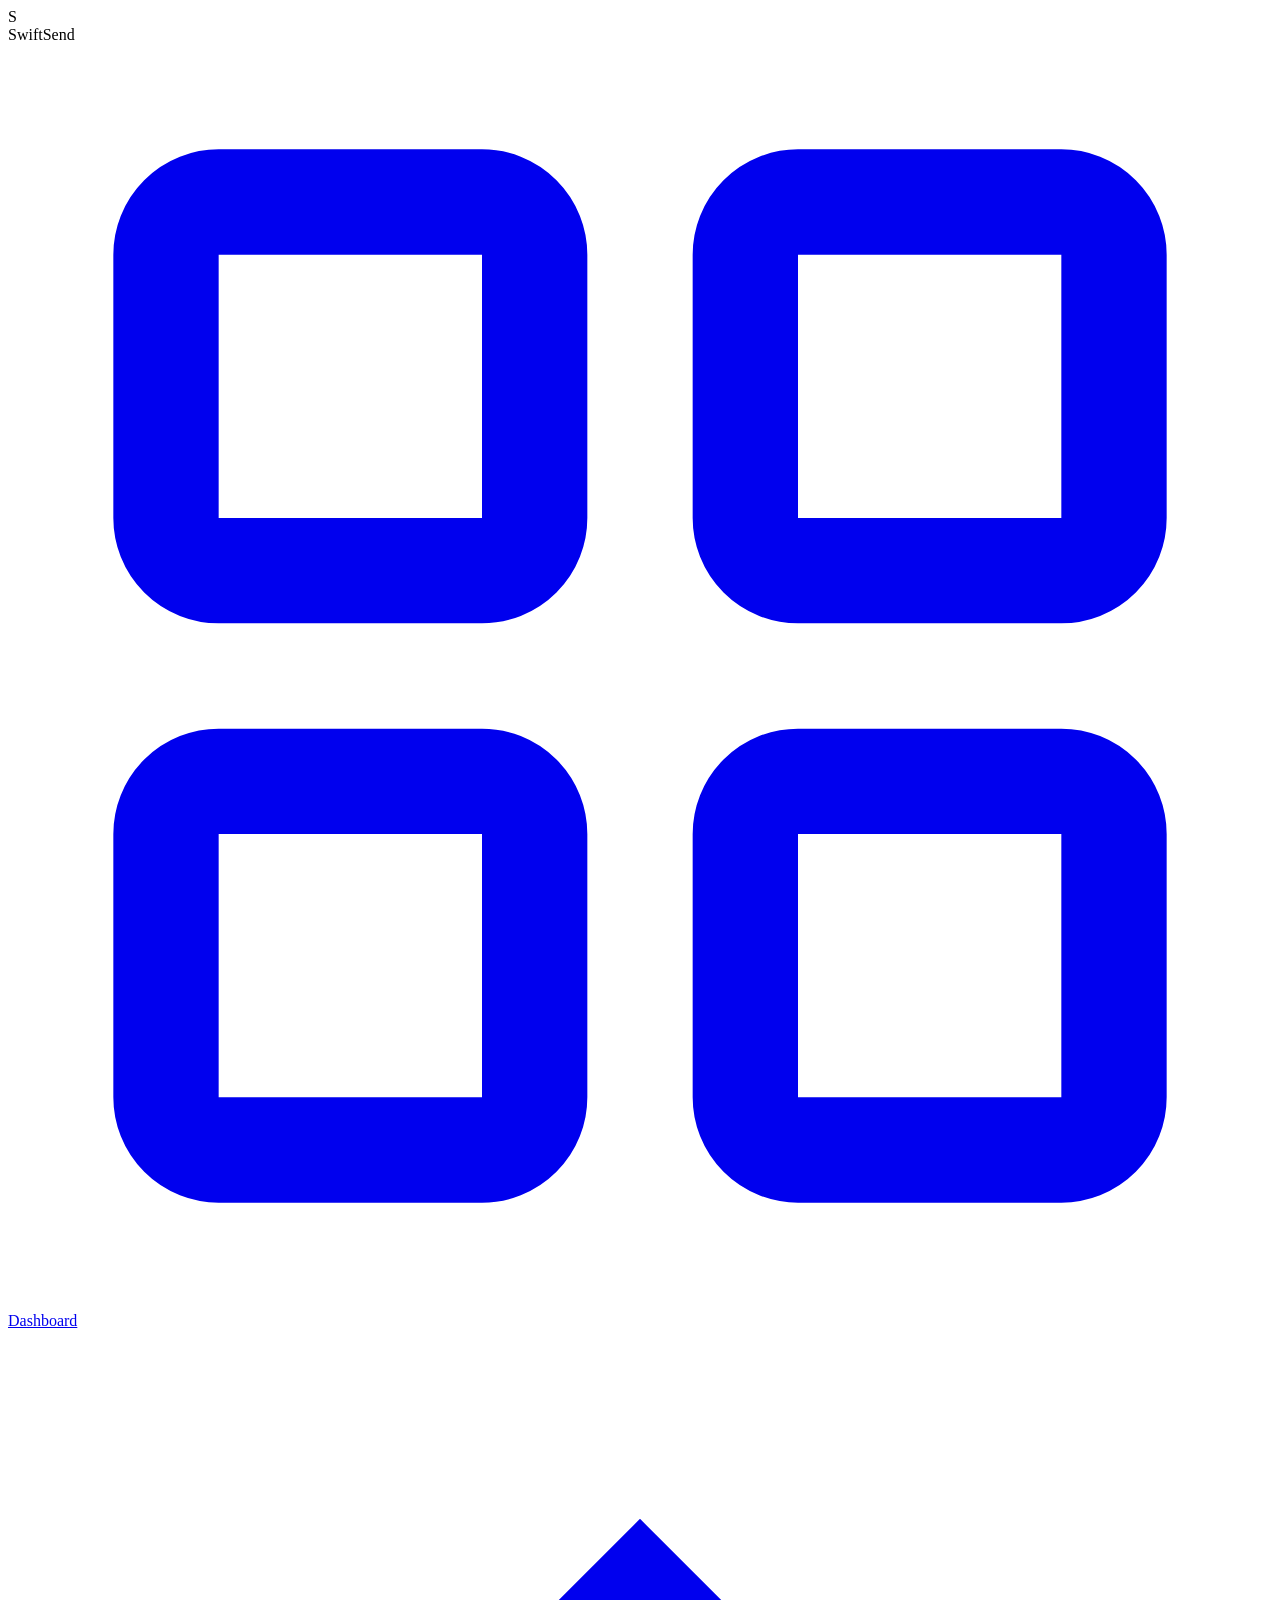
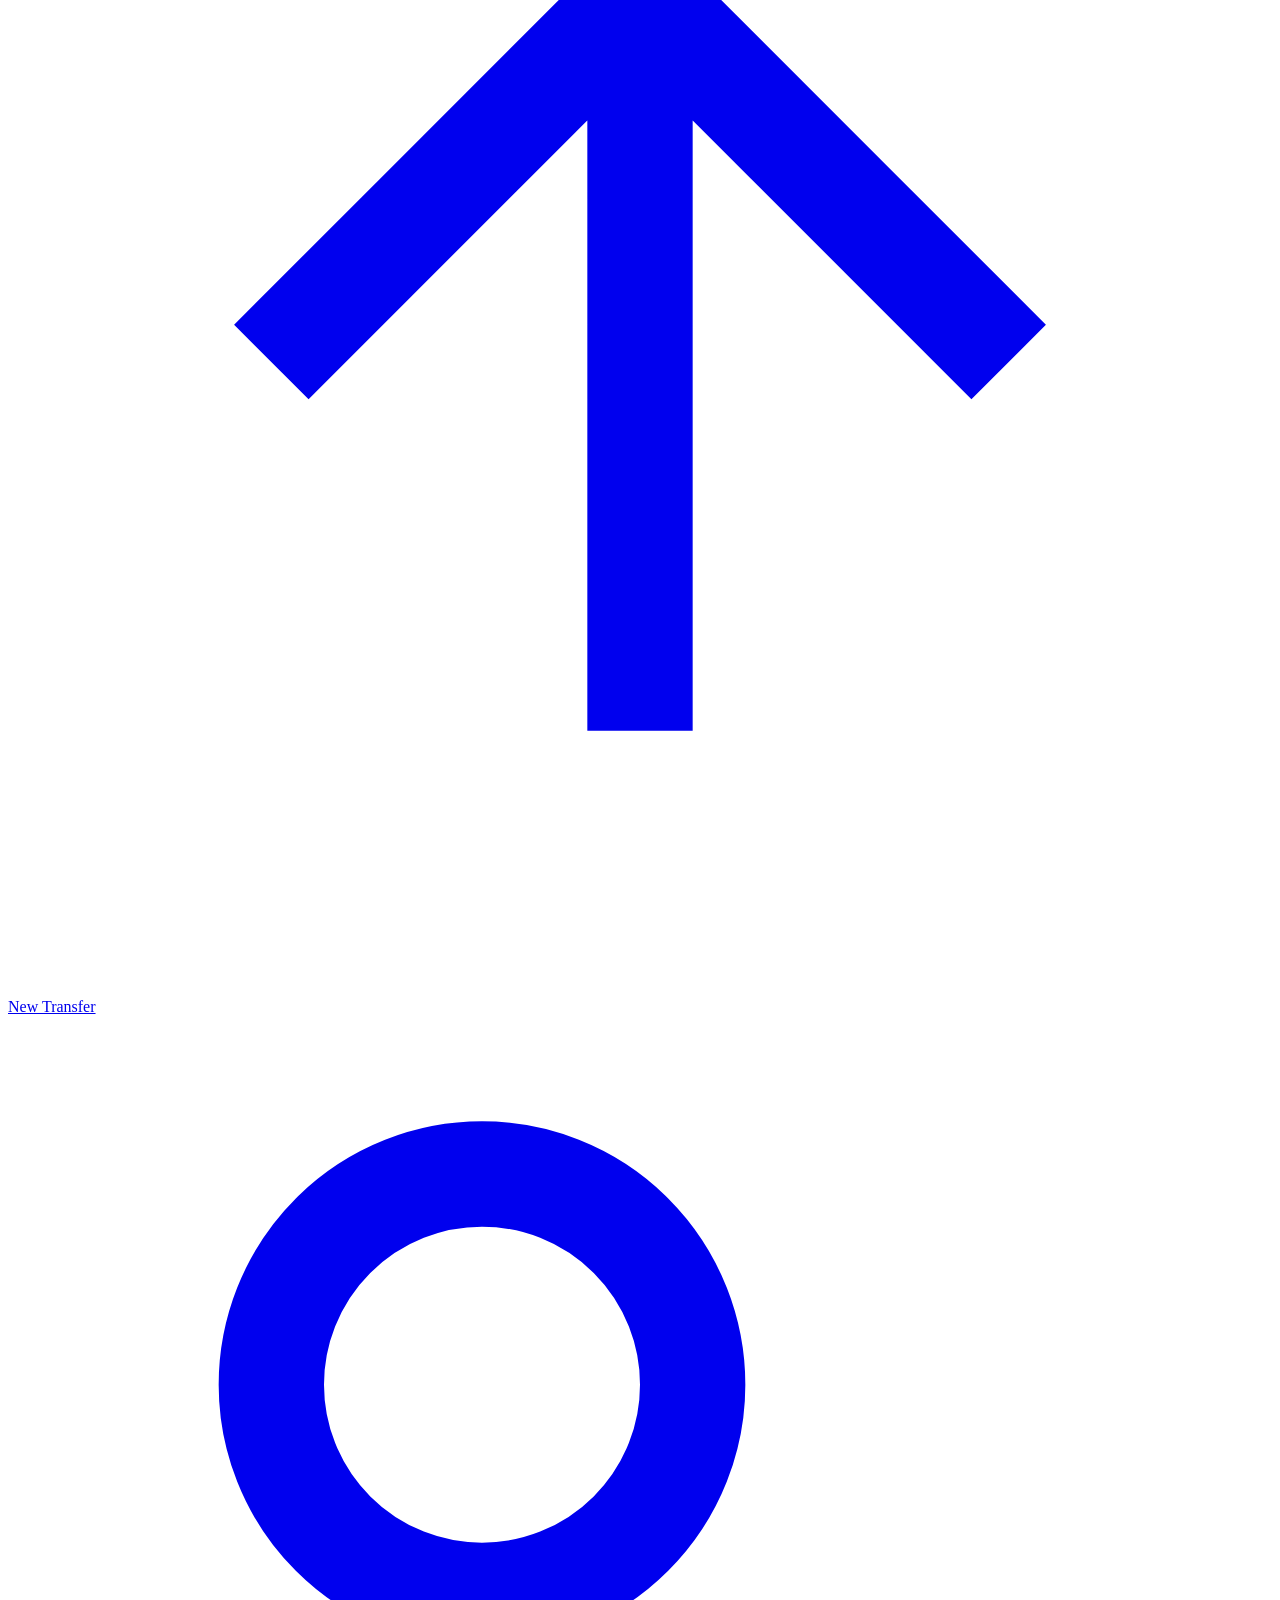
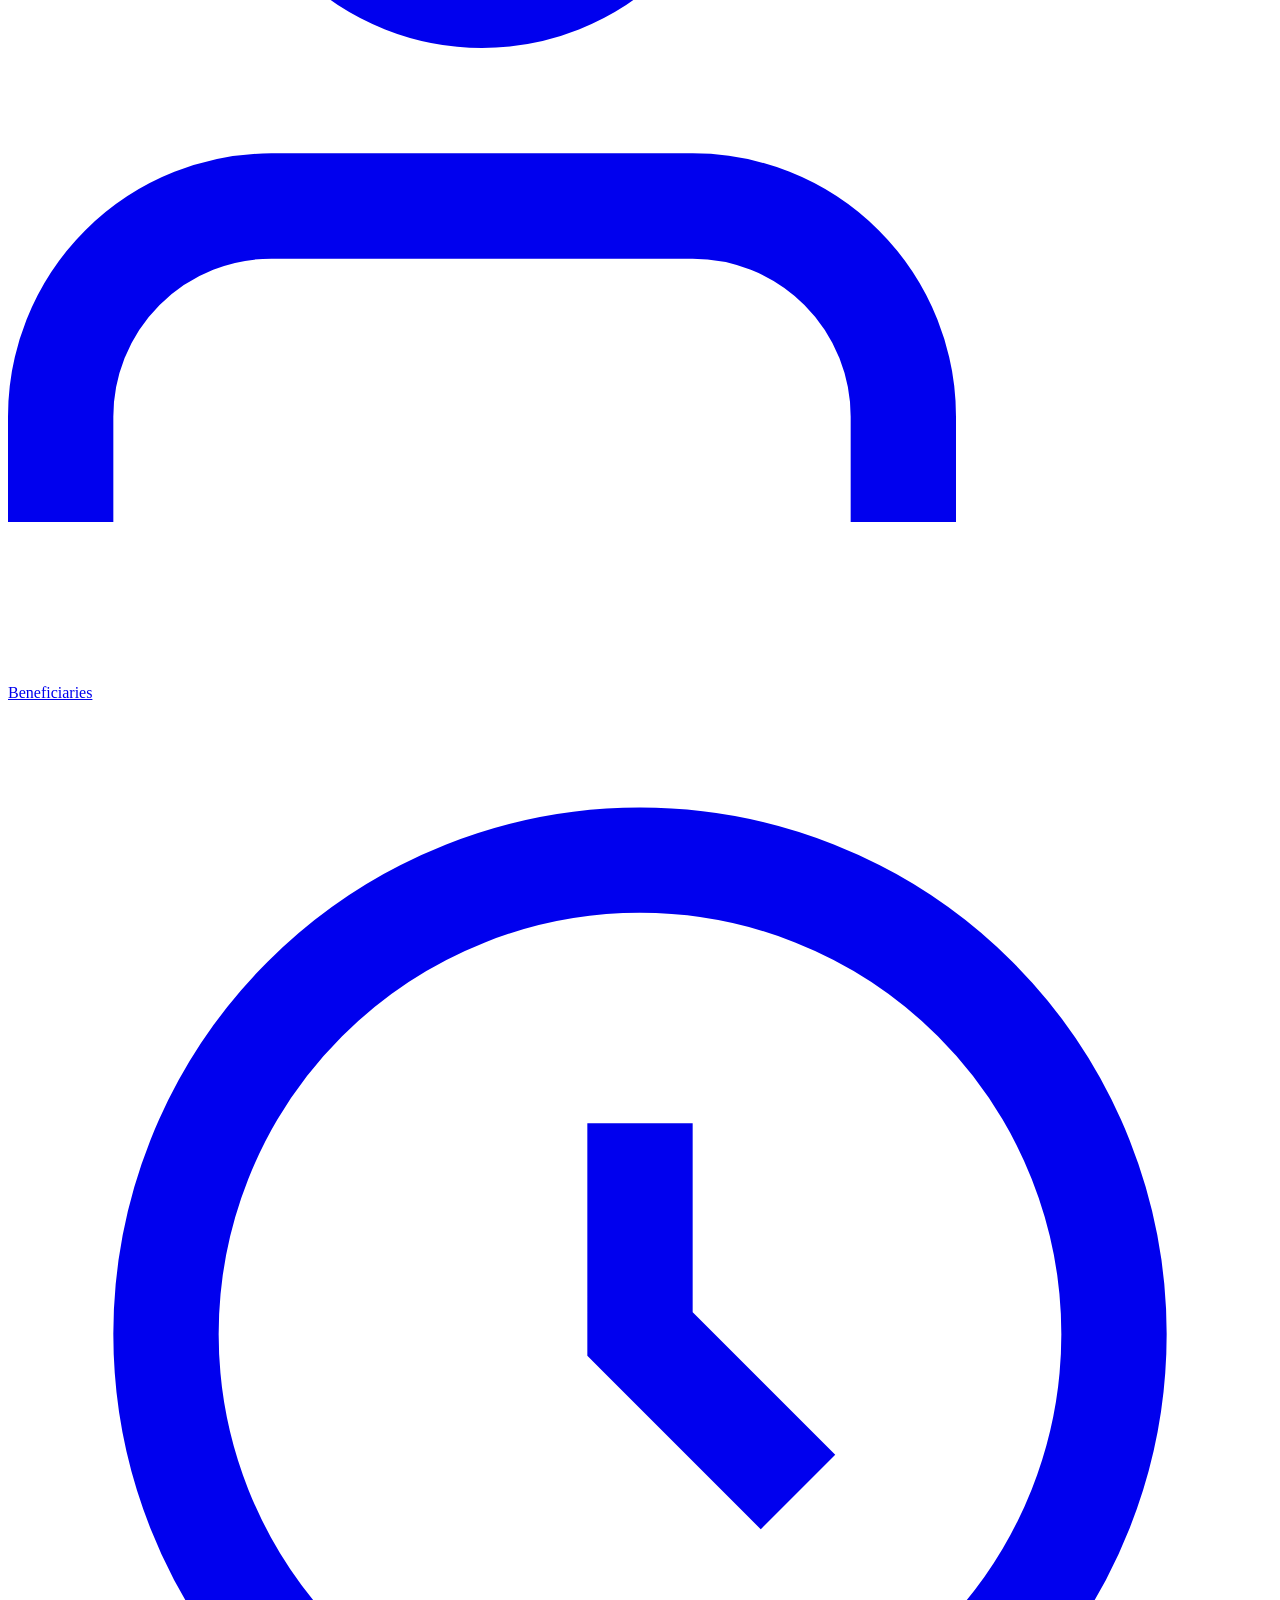
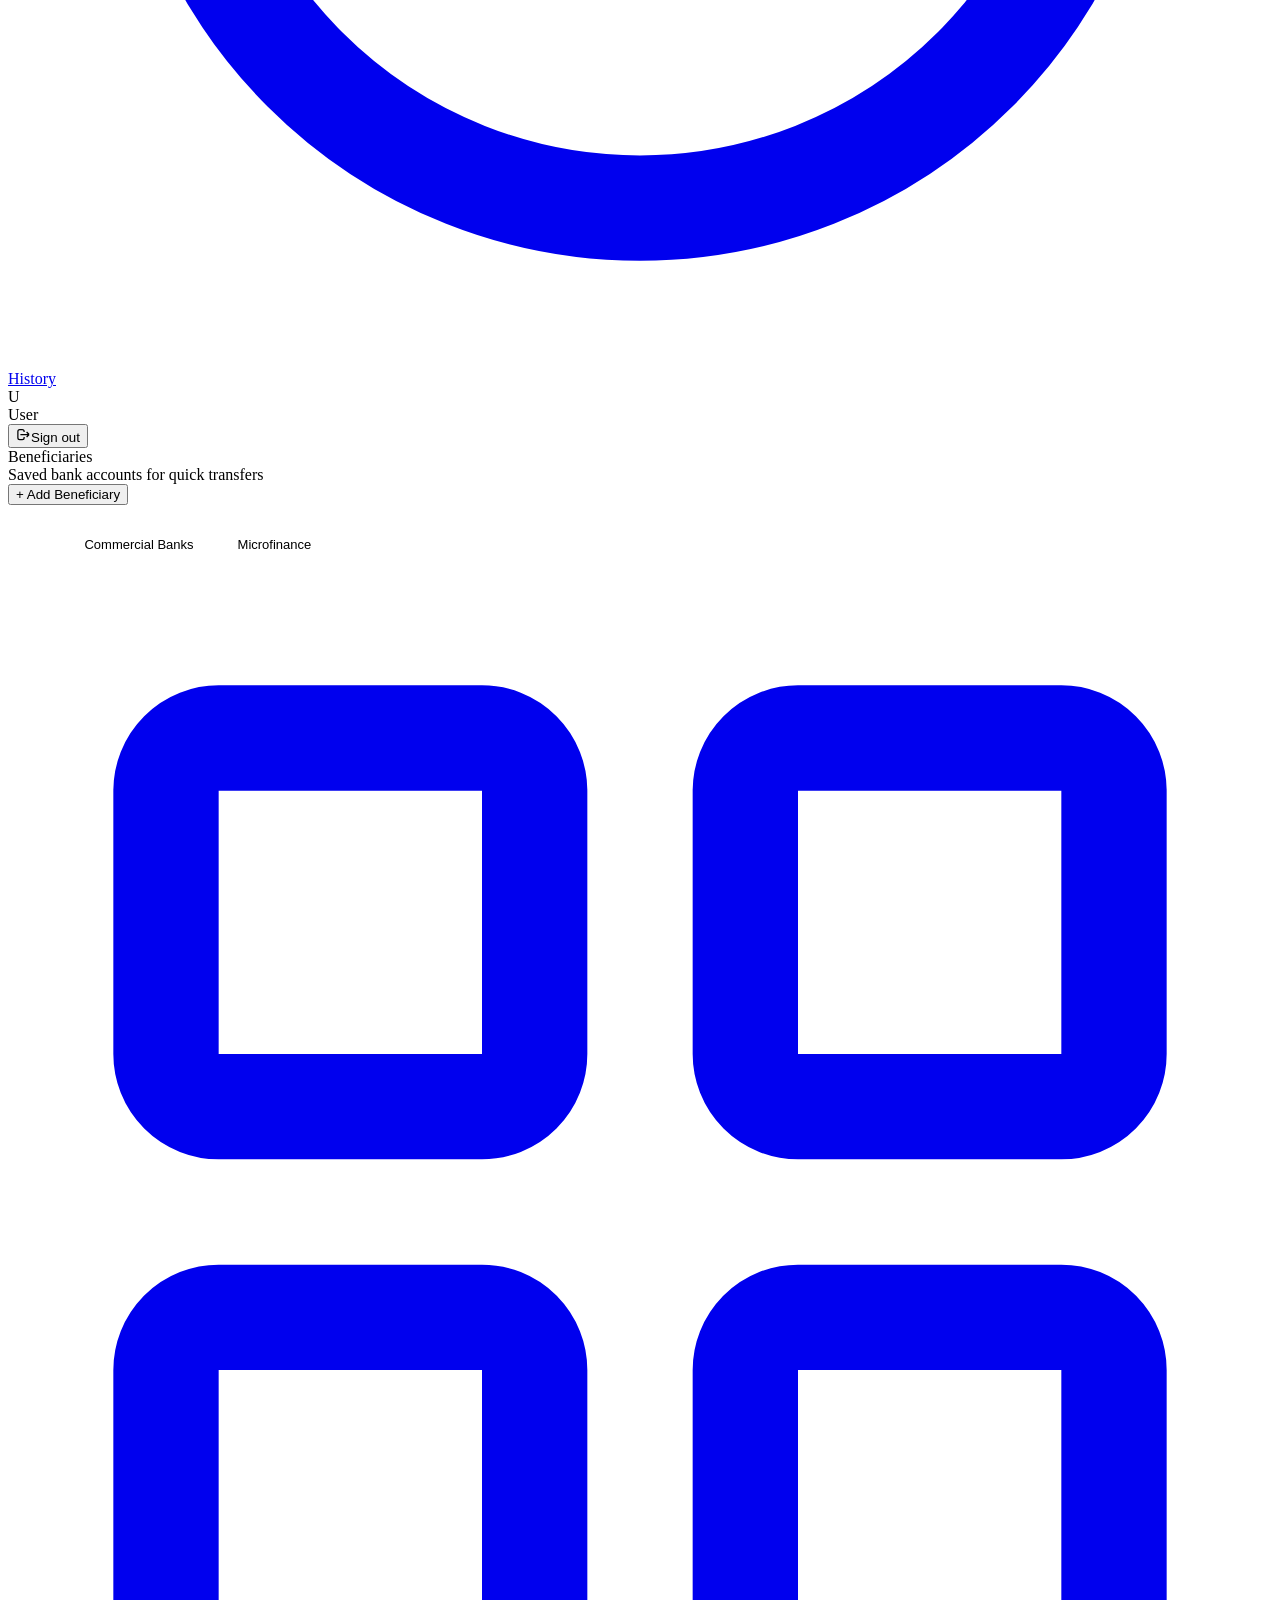
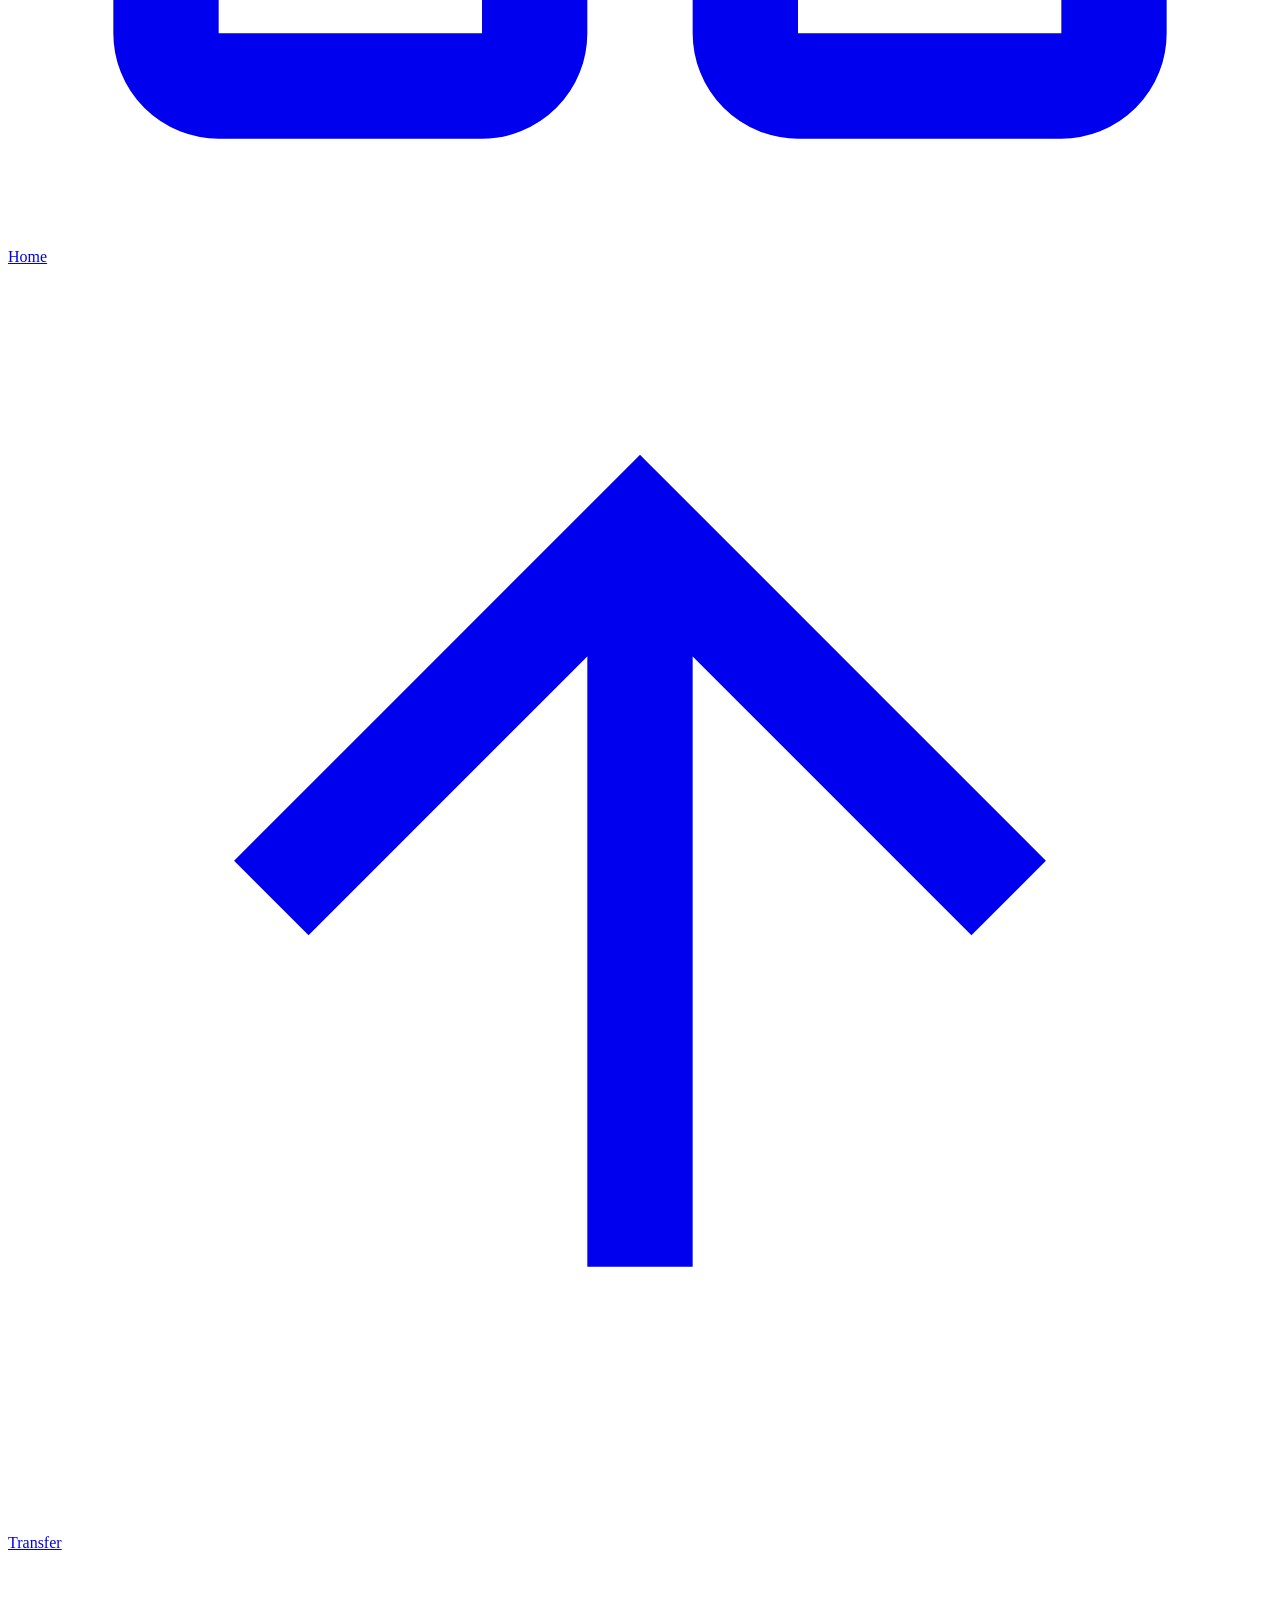
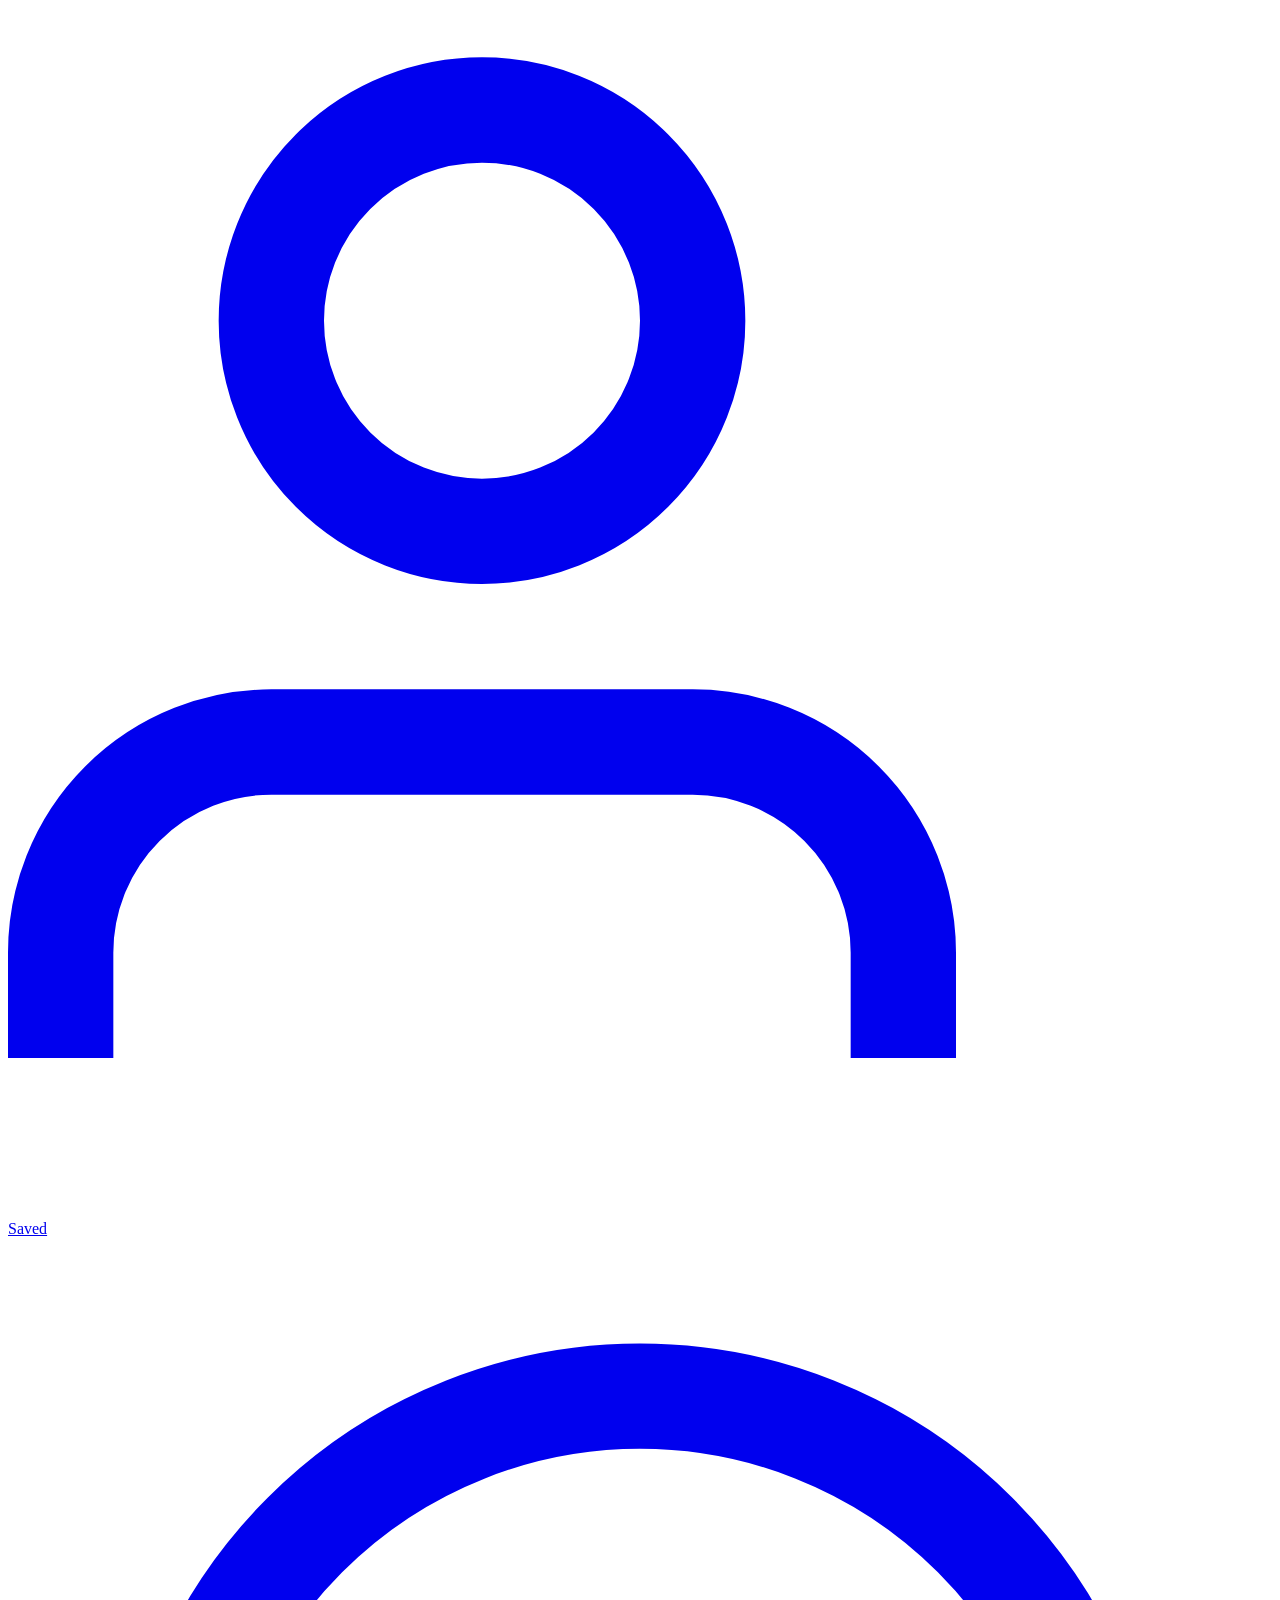
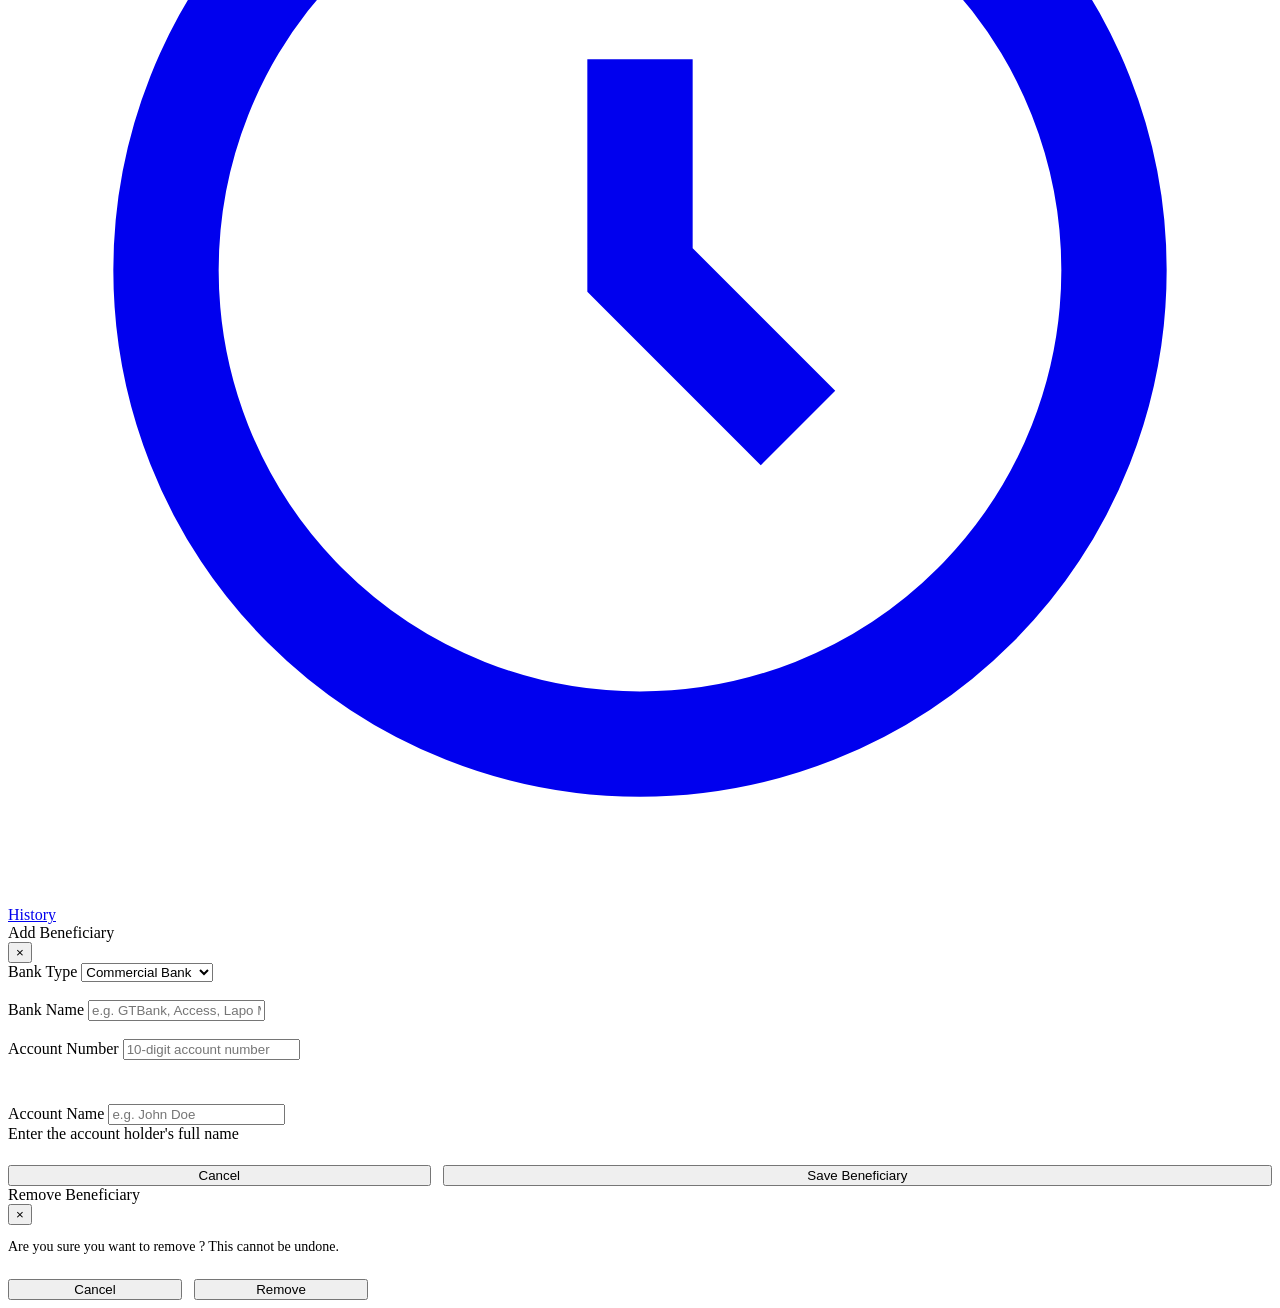
==== beneficiaries.html @ cad1e750 "Add files via upload" ====
<!DOCTYPE html>
<html lang="en">
<head>
  <meta charset="UTF-8" />
  <meta name="viewport" content="width=device-width, initial-scale=1.0" />
  <title>SwiftSend — Beneficiaries</title>
  <link rel="stylesheet" href="css/style.css" />
  <style>
    .ben-grid { display: grid; grid-template-columns: repeat(auto-fill, minmax(280px, 1fr)); gap: 16px; }
    .ben-card { background: var(--white); border-radius: var(--radius-lg); padding: 20px; box-shadow: var(--shadow-sm); border: 1.5px solid var(--gray-2); transition: all 0.18s; }
    .ben-card:hover { border-color: var(--green); box-shadow: var(--shadow-md); }
    .ben-card-top { display: flex; align-items: center; gap: 12px; margin-bottom: 14px; }
    .ben-card-avatar { width: 44px; height: 44px; border-radius: 12px; background: var(--green-light); color: var(--green); display: flex; align-items: center; justify-content: center; font-size: 18px; font-weight: 700; }
    .ben-card-name { font-size: 15px; font-weight: 600; color: var(--text); }
    .ben-card-bank { font-size: 12px; color: var(--gray-4); margin-top: 2px; }
    .ben-card-info { font-size: 13px; color: var(--gray-4); margin-bottom: 14px; line-height: 1.8; }
    .ben-card-info strong { color: var(--text); }
    .ben-card-actions { display: flex; gap: 8px; }
    .filter-tabs { display: flex; gap: 8px; margin-bottom: 20px; flex-wrap: wrap; }
    .filter-tab { padding: 8px 18px; border-radius: 99px; font-size: 13px; font-weight: 500; cursor: pointer; border: 1.5px solid var(--gray-2); background: var(--white); color: var(--gray-4); transition: all 0.15s; font-family: 'Lexend', sans-serif; }
    .filter-tab.active { background: var(--green); color: white; border-color: var(--green); }
    .verify-badge { display: inline-flex; align-items: center; gap: 4px; font-size: 12px; padding: 3px 8px; border-radius: 99px; }
    .verify-badge.ok { background: var(--green-light); color: var(--green); }
    .verify-badge.checking { background: var(--gray-1); color: var(--gray-4); }
    .verify-badge.error { background: #FFF0F0; color: var(--red); }
    #acct-name-preview { font-size: 13px; font-weight: 600; color: var(--green); min-height: 20px; margin-top: 6px; }
  </style>
</head>
<body>
  <div class="app-wrapper">
    <aside class="sidebar">
      <div class="sidebar-logo"><div class="sidebar-logo-icon">S</div><span class="sidebar-logo-name">SwiftSend</span></div>
      <nav class="sidebar-nav">
        <a href="dashboard.html" class="nav-item"><svg fill="none" viewBox="0 0 24 24" stroke="currentColor" stroke-width="2"><rect x="3" y="3" width="7" height="7" rx="1"/><rect x="14" y="3" width="7" height="7" rx="1"/><rect x="3" y="14" width="7" height="7" rx="1"/><rect x="14" y="14" width="7" height="7" rx="1"/></svg>Dashboard</a>
        <a href="transfer.html" class="nav-item"><svg fill="none" viewBox="0 0 24 24" stroke="currentColor" stroke-width="2"><path d="M12 5v14M5 12l7-7 7 7"/></svg>New Transfer</a>
        <a href="beneficiaries.html" class="nav-item active"><svg fill="none" viewBox="0 0 24 24" stroke="currentColor" stroke-width="2"><path d="M17 21v-2a4 4 0 00-4-4H5a4 4 0 00-4 4v2"/><circle cx="9" cy="7" r="4"/></svg>Beneficiaries</a>
        <a href="history.html" class="nav-item"><svg fill="none" viewBox="0 0 24 24" stroke="currentColor" stroke-width="2"><path d="M12 8v4l3 3m6-3a9 9 0 11-18 0 9 9 0 0118 0z"/></svg>History</a>
      </nav>
      <div class="sidebar-footer">
        <div class="user-card"><div class="user-avatar" id="sidebar-avatar">U</div><div class="user-info"><div class="user-name" id="sidebar-name">User</div><div class="user-email" id="sidebar-email"></div></div></div>
        <button onclick="logout()" class="btn btn-secondary btn-full btn-sm mt-8" style="justify-content:flex-start;gap:8px;"><svg width="15" height="15" fill="none" viewBox="0 0 24 24" stroke="currentColor" stroke-width="2"><path d="M17 16l4-4m0 0l-4-4m4 4H7m6 4v1a3 3 0 01-3 3H6a3 3 0 01-3-3V7a3 3 0 013-3h4a3 3 0 013 3v1"/></svg>Sign out</button>
      </div>
    </aside>

    <main class="main-content fade-in">
      <div class="flex-between" style="margin-bottom:24px;flex-wrap:wrap;gap:12px;">
        <div>
          <div class="page-title">Beneficiaries</div>
          <div class="page-subtitle">Saved bank accounts for quick transfers</div>
        </div>
        <button onclick="openAddModal()" class="btn btn-primary">+ Add Beneficiary</button>
      </div>

      <div class="filter-tabs">
        <button class="filter-tab active" onclick="filterBens('all', this)">All</button>
        <button class="filter-tab" onclick="filterBens('commercial', this)">Commercial Banks</button>
        <button class="filter-tab" onclick="filterBens('microfinance', this)">Microfinance</button>
      </div>

      <div id="ben-grid" class="ben-grid"></div>
      <div id="ben-empty" class="empty-state" style="display:none;padding:60px 20px;">
        <svg fill="none" viewBox="0 0 24 24" stroke="currentColor" style="width:56px;height:56px;margin:0 auto 16px;display:block;opacity:0.3;"><path stroke-linecap="round" stroke-linejoin="round" stroke-width="1.5" d="M17 21v-2a4 4 0 00-4-4H5a4 4 0 00-4 4v2"/><circle cx="9" cy="7" r="4"/></svg>
        <p style="font-size:15px;font-weight:500;color:var(--text);margin-bottom:6px;">No beneficiaries yet</p>
        <p style="font-size:13px;color:var(--gray-3);">Add a bank account to get started</p>
        <button onclick="openAddModal()" class="btn btn-primary mt-16" style="margin-top:16px;">Add Beneficiary</button>
      </div>
    </main>
  </div>

  <nav class="mobile-nav"><div class="mobile-nav-inner">
    <a href="dashboard.html" class="mobile-nav-item"><svg fill="none" viewBox="0 0 24 24" stroke="currentColor" stroke-width="2"><rect x="3" y="3" width="7" height="7" rx="1"/><rect x="14" y="3" width="7" height="7" rx="1"/><rect x="3" y="14" width="7" height="7" rx="1"/><rect x="14" y="14" width="7" height="7" rx="1"/></svg>Home</a>
    <a href="transfer.html" class="mobile-nav-item"><svg fill="none" viewBox="0 0 24 24" stroke="currentColor" stroke-width="2"><path d="M12 5v14M5 12l7-7 7 7"/></svg>Transfer</a>
    <a href="beneficiaries.html" class="mobile-nav-item active"><svg fill="none" viewBox="0 0 24 24" stroke="currentColor" stroke-width="2"><path d="M17 21v-2a4 4 0 00-4-4H5a4 4 0 00-4 4v2"/><circle cx="9" cy="7" r="4"/></svg>Saved</a>
    <a href="history.html" class="mobile-nav-item"><svg fill="none" viewBox="0 0 24 24" stroke="currentColor" stroke-width="2"><path d="M12 8v4l3 3m6-3a9 9 0 11-18 0 9 9 0 0118 0z"/></svg>History</a>
  </div></nav>

  <!-- Add Beneficiary Modal -->
  <div class="modal-overlay" id="add-modal">
    <div class="modal">
      <div class="modal-header">
        <div class="modal-title">Add Beneficiary</div>
        <button class="modal-close" onclick="closeAddModal()">×</button>
      </div>
      <div style="display:flex;flex-direction:column;gap:18px;">
        <div class="form-group">
          <label class="form-label">Bank Type</label>
          <select class="form-select" id="ben-type">
            <option value="commercial">Commercial Bank</option>
            <option value="microfinance">Microfinance Bank</option>
          </select>
        </div>
        <div class="form-group">
          <label class="form-label">Bank Name</label>
          <input type="text" class="form-input" id="ben-bank" placeholder="e.g. GTBank, Access, Lapo MFB" />
        </div>
        <div class="form-group">
          <label class="form-label">Account Number</label>
          <input type="text" class="form-input" id="ben-acct" placeholder="10-digit account number" maxlength="10" oninput="previewName()" />
          <div id="acct-name-preview"></div>
        </div>
        <div class="form-group">
          <label class="form-label">Account Name</label>
          <input type="text" class="form-input" id="ben-name" placeholder="e.g. John Doe" />
          <div class="form-hint">Enter the account holder's full name</div>
        </div>
        <div style="display:flex;gap:12px;margin-top:4px;">
          <button onclick="closeAddModal()" class="btn btn-secondary" style="flex:1;">Cancel</button>
          <button onclick="saveBeneficiary()" class="btn btn-primary" style="flex:2;">Save Beneficiary</button>
        </div>
      </div>
    </div>
  </div>

  <!-- Delete confirm modal -->
  <div class="modal-overlay" id="del-modal">
    <div class="modal" style="max-width:360px;">
      <div class="modal-header"><div class="modal-title">Remove Beneficiary</div><button class="modal-close" onclick="document.getElementById('del-modal').classList.remove('open')">×</button></div>
      <p style="font-size:14px;color:var(--gray-4);margin-bottom:24px;">Are you sure you want to remove <strong id="del-name"></strong>? This cannot be undone.</p>
      <div style="display:flex;gap:12px;">
        <button onclick="document.getElementById('del-modal').classList.remove('open')" class="btn btn-secondary" style="flex:1;">Cancel</button>
        <button onclick="confirmDelete()" class="btn btn-danger" style="flex:1;">Remove</button>
      </div>
    </div>
  </div>

  <div id="toast"></div>
  <script src="js/utils.js"></script>
  <script>
    requireAuth(); initSidebar();
    let currentFilter = 'all';
    let deleteIndex = -1;

    function renderBens(filter) {
      const bens = getBeneficiaries();
      const filtered = filter === 'all' ? bens : bens.filter(b => b.type === filter);
      const grid = document.getElementById('ben-grid');
      const empty = document.getElementById('ben-empty');

      if (!filtered.length) { grid.innerHTML = ''; empty.style.display = 'block'; return; }
      empty.style.display = 'none';
      const typeLabel = { commercial: 'Commercial', microfinance: 'Microfinance' };
      const typeColor = { commercial: 'chip-success', microfinance: 'chip-pending' };
      grid.innerHTML = bens.map((b, i) => {
        if (filter !== 'all' && b.type !== filter) return '';
        return `
        <div class="ben-card fade-in">
          <div class="ben-card-top">
            <div class="ben-card-avatar">${b.accountName[0].toUpperCase()}</div>
            <div>
              <div class="ben-card-name">${b.accountName}</div>
              <div class="ben-card-bank">${b.bankName}</div>
            </div>
          </div>
          <div class="ben-card-info">
            <div><strong>Account No:</strong> ${b.accountNumber}</div>
            <div><strong>Type:</strong> <span class="chip ${typeColor[b.type]}" style="font-size:11px;padding:2px 8px;">${typeLabel[b.type]}</span></div>
            <div><strong>Added:</strong> ${formatDate(b.addedAt)}</div>
          </div>
          <div class="ben-card-actions">
            <a href="transfer.html" onclick="localStorage.setItem('ss_prefill_ben','${i}')" class="btn btn-outline btn-sm" style="flex:1;text-align:center;">Send Money</a>
            <button onclick="openDeleteModal(${i})" class="btn btn-danger btn-sm">🗑</button>
          </div>
        </div>`;
      }).join('');
    }

    function filterBens(f, el) {
      currentFilter = f;
      document.querySelectorAll('.filter-tab').forEach(t => t.classList.remove('active'));
      el.classList.add('active');
      renderBens(f);
    }

    function openAddModal()  { document.getElementById('add-modal').classList.add('open'); }
    function closeAddModal() { document.getElementById('add-modal').classList.remove('open'); clearAddForm(); }

    function clearAddForm() {
      ['ben-type','ben-bank','ben-acct','ben-name'].forEach(id => {
        const el = document.getElementById(id); if (el) el.value = el.tagName === 'SELECT' ? 'commercial' : '';
      });
      document.getElementById('acct-name-preview').textContent = '';
    }

    function previewName() {
      const acct = document.getElementById('ben-acct').value;
      const preview = document.getElementById('acct-name-preview');
      if (acct.length === 10) {
        preview.innerHTML = '<span class="verify-badge checking">⏳ Verifying account…</span>';
        // In production, call Paystack verify-account API here
        // For demo, simulate a resolution after 1s
        setTimeout(() => {
          preview.innerHTML = '<span class="verify-badge ok">✓ Account looks valid — enter the name below</span>';
        }, 1000);
      } else {
        preview.textContent = '';
      }
    }

    function saveBeneficiary() {
      const type   = document.getElementById('ben-type').value;
      const bank   = document.getElementById('ben-bank').value.trim();
      const acct   = document.getElementById('ben-acct').value.trim();
      const name   = document.getElementById('ben-name').value.trim();
      if (!bank || !acct || !name) { showToast('Please fill all fields', 'error'); return; }
      if (acct.length !== 10 || !/^\d+$/.test(acct)) { showToast('Account number must be 10 digits', 'error'); return; }
      const bens = getBeneficiaries();
      if (bens.find(b => b.accountNumber === acct)) { showToast('This account is already saved', 'error'); return; }
      bens.push({ accountName: name, bankName: bank, accountNumber: acct, type, addedAt: new Date().toISOString() });
      saveBeneficiaries(bens);
      showToast('Beneficiary saved!', 'success');
      closeAddModal();
      renderBens(currentFilter);
    }

    function openDeleteModal(i) {
      deleteIndex = i;
      const b = getBeneficiaries()[i];
      document.getElementById('del-name').textContent = b.accountName;
      document.getElementById('del-modal').classList.add('open');
    }

    function confirmDelete() {
      const bens = getBeneficiaries();
      bens.splice(deleteIndex, 1);
      saveBeneficiaries(bens);
      document.getElementById('del-modal').classList.remove('open');
      showToast('Beneficiary removed', 'default');
      renderBens(currentFilter);
    }

    renderBens('all');
  </script>
</body>
</html>
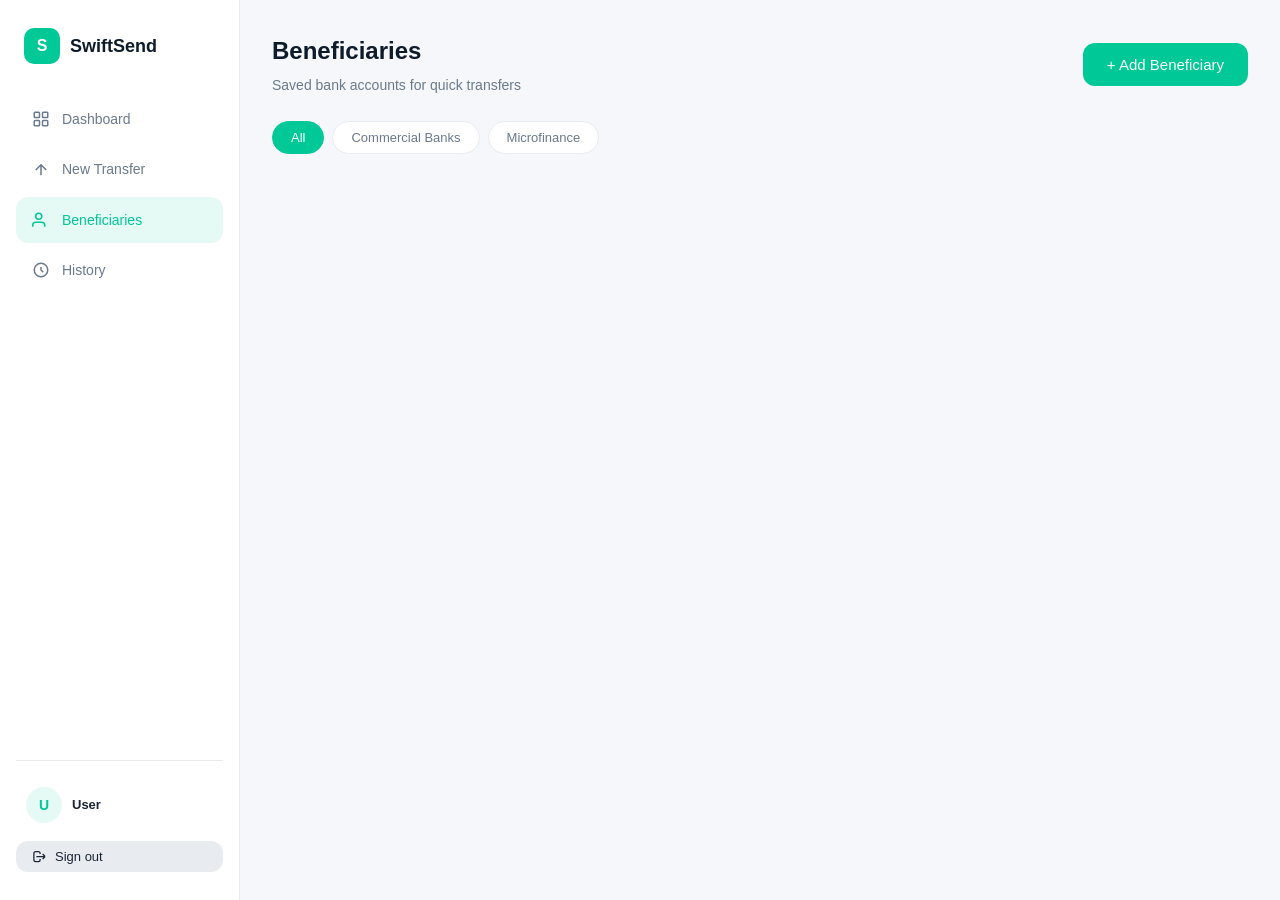
==== commit 0de5be0e: "Update beneficiaries.html" ====
--- a/beneficiaries.html
+++ b/beneficiaries.html
@@ -4,7 +4,7 @@
   <meta charset="UTF-8" />
   <meta name="viewport" content="width=device-width, initial-scale=1.0" />
   <title>SwiftSend — Beneficiaries</title>
-  <link rel="stylesheet" href="css/style.css" />
+  <link rel="stylesheet" href="style.css" />
   <style>
     .ben-grid { display: grid; grid-template-columns: repeat(auto-fill, minmax(280px, 1fr)); gap: 16px; }
     .ben-card { background: var(--white); border-radius: var(--radius-lg); padding: 20px; box-shadow: var(--shadow-sm); border: 1.5px solid var(--gray-2); transition: all 0.18s; }
--- a/style.css
+++ b/style.css
@@ -0,0 +1,212 @@
+@import url('https://fonts.googleapis.com/css2?family=Lexend:wght@300;400;500;600;700&display=swap');
+
+*, *::before, *::after { box-sizing: border-box; margin: 0; padding: 0; }
+
+:root {
+  --green: #00C896;
+  --green-dark: #00A87E;
+  --green-light: #E6FAF5;
+  --navy: #0D1B2A;
+  --navy-mid: #1C2E42;
+  --gray-1: #F5F7FA;
+  --gray-2: #E8ECF0;
+  --gray-3: #B0BAC6;
+  --gray-4: #6B7A8D;
+  --text: #1A2535;
+  --white: #FFFFFF;
+  --red: #FF4D4D;
+  --amber: #F5A623;
+  --shadow-sm: 0 1px 4px rgba(0,0,0,0.07);
+  --shadow-md: 0 4px 16px rgba(0,0,0,0.10);
+  --shadow-lg: 0 8px 32px rgba(0,0,0,0.12);
+  --radius: 12px;
+  --radius-lg: 20px;
+}
+
+body {
+  font-family: 'Lexend', sans-serif;
+  background: var(--gray-1);
+  color: var(--text);
+  min-height: 100vh;
+  font-size: 15px;
+  line-height: 1.6;
+}
+
+/* ── Buttons ── */
+.btn {
+  display: inline-flex; align-items: center; justify-content: center; gap: 8px;
+  padding: 13px 24px; border-radius: var(--radius); border: none; cursor: pointer;
+  font-family: 'Lexend', sans-serif; font-size: 15px; font-weight: 500;
+  transition: all 0.18s ease; text-decoration: none; white-space: nowrap;
+}
+.btn-primary { background: var(--green); color: var(--white); }
+.btn-primary:hover { background: var(--green-dark); transform: translateY(-1px); box-shadow: 0 4px 12px rgba(0,200,150,0.3); }
+.btn-secondary { background: var(--gray-2); color: var(--text); }
+.btn-secondary:hover { background: var(--gray-3); }
+.btn-outline { background: transparent; color: var(--green); border: 1.5px solid var(--green); }
+.btn-outline:hover { background: var(--green-light); }
+.btn-danger { background: #FFF0F0; color: var(--red); border: 1.5px solid #FFCCCC; }
+.btn-danger:hover { background: #FFE0E0; }
+.btn-full { width: 100%; }
+.btn-sm { padding: 8px 16px; font-size: 13px; }
+.btn:disabled { opacity: 0.5; cursor: not-allowed; transform: none !important; }
+
+/* ── Form elements ── */
+.form-group { display: flex; flex-direction: column; gap: 6px; }
+.form-label { font-size: 13px; font-weight: 500; color: var(--gray-4); }
+.form-input, .form-select {
+  padding: 13px 16px; border: 1.5px solid var(--gray-2); border-radius: var(--radius);
+  font-family: 'Lexend', sans-serif; font-size: 15px; background: var(--white); color: var(--text);
+  transition: border-color 0.15s; outline: none; width: 100%;
+}
+.form-input:focus, .form-select:focus { border-color: var(--green); box-shadow: 0 0 0 3px rgba(0,200,150,0.12); }
+.form-input.error { border-color: var(--red); }
+.form-hint { font-size: 12px; color: var(--gray-3); }
+.form-error { font-size: 12px; color: var(--red); }
+
+/* ── Card ── */
+.card {
+  background: var(--white); border-radius: var(--radius-lg);
+  box-shadow: var(--shadow-sm); padding: 24px;
+}
+.card-title { font-size: 17px; font-weight: 600; margin-bottom: 4px; }
+.card-subtitle { font-size: 13px; color: var(--gray-4); }
+
+/* ── App Layout ── */
+.app-wrapper { display: flex; min-height: 100vh; }
+
+.sidebar {
+  width: 240px; background: var(--white); border-right: 1px solid var(--gray-2);
+  display: flex; flex-direction: column; padding: 28px 16px;
+  position: fixed; top: 0; left: 0; height: 100vh; z-index: 100;
+}
+.sidebar-logo { display: flex; align-items: center; gap: 10px; padding: 0 8px 32px; }
+.sidebar-logo-icon {
+  width: 36px; height: 36px; background: var(--green); border-radius: 10px;
+  display: flex; align-items: center; justify-content: center; color: white; font-weight: 700; font-size: 16px;
+}
+.sidebar-logo-name { font-size: 18px; font-weight: 700; color: var(--navy); }
+.sidebar-nav { flex: 1; display: flex; flex-direction: column; gap: 4px; }
+.nav-item {
+  display: flex; align-items: center; gap: 12px; padding: 12px 16px; border-radius: var(--radius);
+  color: var(--gray-4); font-size: 14px; font-weight: 500; text-decoration: none;
+  transition: all 0.15s; cursor: pointer;
+}
+.nav-item:hover { background: var(--gray-1); color: var(--text); }
+.nav-item.active { background: var(--green-light); color: var(--green); }
+.nav-item svg { width: 18px; height: 18px; flex-shrink: 0; }
+.sidebar-footer { padding-top: 16px; border-top: 1px solid var(--gray-2); }
+.user-card { display: flex; align-items: center; gap: 10px; padding: 10px; border-radius: var(--radius); }
+.user-avatar {
+  width: 36px; height: 36px; background: var(--green-light); border-radius: 50%;
+  display: flex; align-items: center; justify-content: center; color: var(--green); font-weight: 600; font-size: 14px;
+}
+.user-info { flex: 1; min-width: 0; }
+.user-name { font-size: 13px; font-weight: 600; color: var(--text); white-space: nowrap; overflow: hidden; text-overflow: ellipsis; }
+.user-email { font-size: 11px; color: var(--gray-3); white-space: nowrap; overflow: hidden; text-overflow: ellipsis; }
+
+.main-content { margin-left: 240px; flex: 1; padding: 32px; max-width: calc(100vw - 240px); }
+.page-header { margin-bottom: 28px; }
+.page-title { font-size: 24px; font-weight: 700; color: var(--navy); }
+.page-subtitle { font-size: 14px; color: var(--gray-4); margin-top: 4px; }
+
+/* ── Mobile nav ── */
+.mobile-nav {
+  display: none; position: fixed; bottom: 0; left: 0; right: 0;
+  background: var(--white); border-top: 1px solid var(--gray-2);
+  padding: 8px 0; z-index: 100;
+}
+.mobile-nav-inner { display: flex; justify-content: space-around; }
+.mobile-nav-item {
+  display: flex; flex-direction: column; align-items: center; gap: 3px;
+  padding: 6px 12px; border-radius: 8px; text-decoration: none;
+  color: var(--gray-3); font-size: 11px; font-weight: 500; transition: color 0.15s;
+}
+.mobile-nav-item.active { color: var(--green); }
+.mobile-nav-item svg { width: 20px; height: 20px; }
+
+/* ── Status chips ── */
+.chip {
+  display: inline-flex; align-items: center; gap: 5px;
+  padding: 4px 10px; border-radius: 99px; font-size: 12px; font-weight: 500;
+}
+.chip-success { background: #E6FAF5; color: #00A87E; }
+.chip-pending { background: #FFF8E6; color: #D48A00; }
+.chip-failed  { background: #FFF0F0; color: var(--red); }
+
+/* ── Toast ── */
+#toast {
+  position: fixed; bottom: 24px; right: 24px; z-index: 9999;
+  background: var(--navy); color: white; padding: 14px 20px;
+  border-radius: var(--radius); font-size: 14px; font-weight: 500;
+  box-shadow: var(--shadow-lg); transform: translateY(80px); opacity: 0;
+  transition: all 0.3s ease; max-width: 320px;
+}
+#toast.show { transform: translateY(0); opacity: 1; }
+#toast.success { background: var(--green); }
+#toast.error   { background: var(--red); }
+
+/* ── Modal ── */
+.modal-overlay {
+  position: fixed; inset: 0; background: rgba(0,0,0,0.4); z-index: 500;
+  display: none; align-items: center; justify-content: center; padding: 20px;
+}
+.modal-overlay.open { display: flex; }
+.modal {
+  background: var(--white); border-radius: var(--radius-lg); padding: 32px;
+  width: 100%; max-width: 440px; box-shadow: var(--shadow-lg);
+  animation: slideUp 0.25s ease;
+}
+.modal-header { display: flex; justify-content: space-between; align-items: center; margin-bottom: 24px; }
+.modal-title { font-size: 18px; font-weight: 700; }
+.modal-close { background: none; border: none; cursor: pointer; color: var(--gray-3); font-size: 22px; line-height: 1; }
+.modal-close:hover { color: var(--text); }
+
+/* ── Divider ── */
+.divider { height: 1px; background: var(--gray-2); margin: 20px 0; }
+
+/* ── Alert ── */
+.alert {
+  padding: 14px 16px; border-radius: var(--radius); font-size: 13px;
+  margin-bottom: 16px; display: flex; align-items: flex-start; gap: 10px;
+}
+.alert-info { background: #EEF4FF; color: #2255CC; border: 1px solid #C0D4FF; }
+.alert-warn { background: #FFF8E6; color: #8A5C00; border: 1px solid #FFE5A0; }
+.alert-error { background: #FFF0F0; color: var(--red); border: 1px solid #FFCCCC; }
+
+/* ── Animations ── */
+@keyframes slideUp { from { transform: translateY(20px); opacity: 0; } to { transform: translateY(0); opacity: 1; } }
+@keyframes fadeIn  { from { opacity: 0; } to { opacity: 1; } }
+.fade-in { animation: fadeIn 0.3s ease; }
+
+/* ── Responsive ── */
+@media (max-width: 768px) {
+  .sidebar { display: none; }
+  .mobile-nav { display: block; }
+  .main-content { margin-left: 0; padding: 20px 16px 90px; max-width: 100vw; }
+  .page-title { font-size: 20px; }
+}
+
+/* ── Grid helpers ── */
+.grid-2 { display: grid; grid-template-columns: 1fr 1fr; gap: 16px; }
+.grid-3 { display: grid; grid-template-columns: repeat(3, 1fr); gap: 16px; }
+@media (max-width: 600px) { .grid-2, .grid-3 { grid-template-columns: 1fr; } }
+
+/* ── Misc ── */
+.text-green { color: var(--green); }
+.text-gray  { color: var(--gray-4); }
+.text-red   { color: var(--red); }
+.text-sm    { font-size: 13px; }
+.text-xs    { font-size: 12px; }
+.fw-600     { font-weight: 600; }
+.fw-700     { font-weight: 700; }
+.mt-8  { margin-top: 8px; }
+.mt-16 { margin-top: 16px; }
+.mt-24 { margin-top: 24px; }
+.mb-16 { margin-bottom: 16px; }
+.flex  { display: flex; }
+.flex-center { display: flex; align-items: center; }
+.flex-between { display: flex; align-items: center; justify-content: space-between; }
+.gap-8  { gap: 8px; }
+.gap-12 { gap: 12px; }
+.gap-16 { gap: 16px; }
